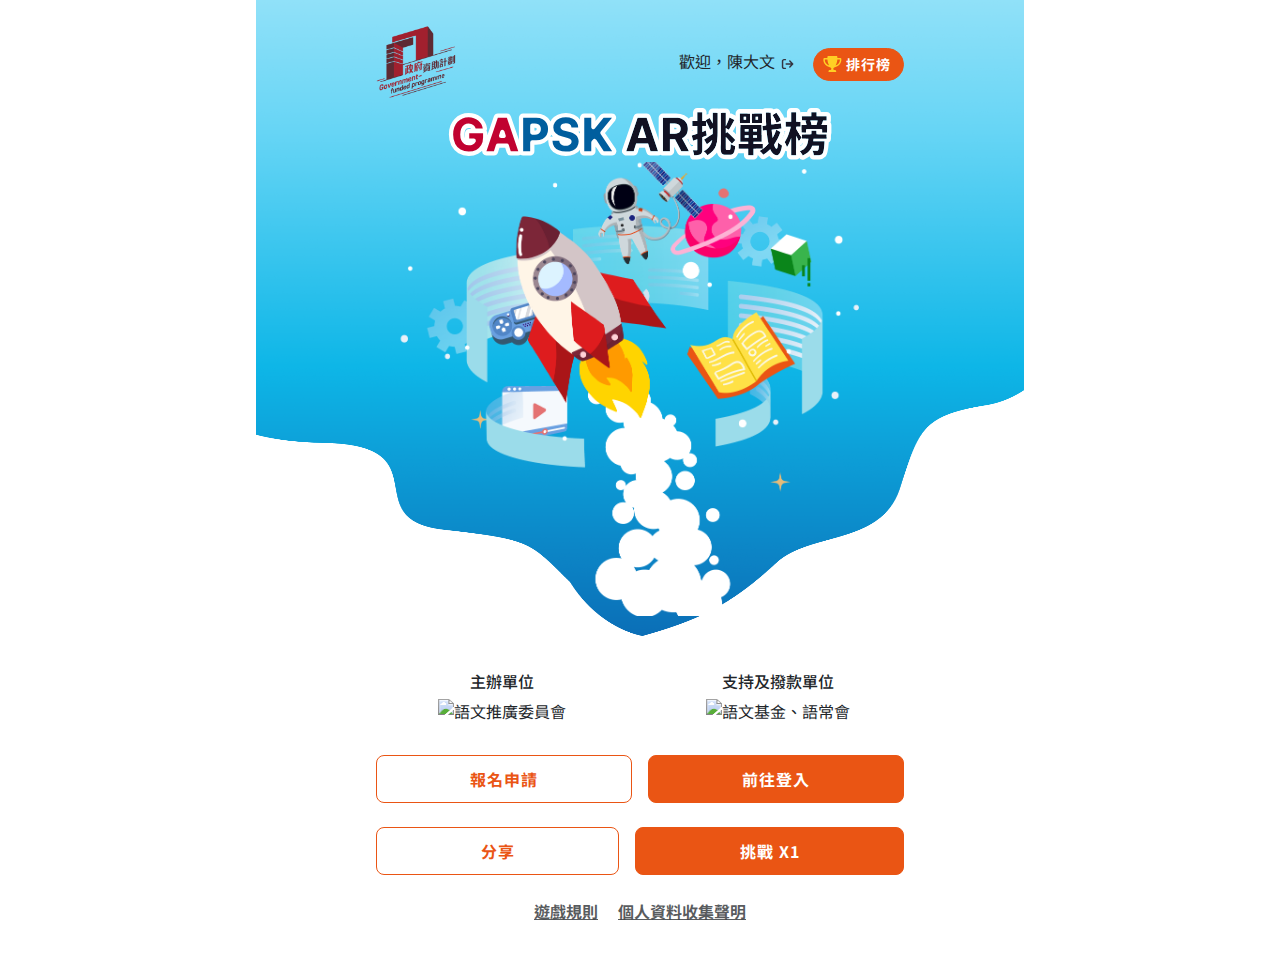
==== ar-game/index.html @ 81cebe8c "add a test folder" ====
<!doctype html>
<html lang="zh-Hant-HK">

<head>
  <meta charset="utf-8">
  <meta name="viewport" content="width=device-width, initial-scale=1">
  <link href='https://fonts.googleapis.com/css?family=Noto Sans HK' rel='stylesheet'>
  <link rel="stylesheet" href="css/custom.css">
  <title>GAPSK AR挑戰榜</title>

  <style>

  </style>
</head>

<body>
  <div class="wrapper">
    <div class="homepage-top">
      <div class="container">
        <h1 class="h1 fw-bold web-title">GAPSK AR挑戰榜</h1>

        <div class="row align-items-center">
          <div class="col-auto">
            <div class="government-funded-programme">
              政府資助計劃
            </div>
          </div>
          <div class="col text-end px-0">
            <span>歡迎，陳大文<button type="button" class="btn  btn-logout">登出</button></span>
          </div>
          <div class="col-auto text-end">
            <div class="ranking-board">
              <a href="ranking-board.html" class="btn btn-primary btn-sm" title="排行榜">排行榜</a>
            </div>
          </div>
        </div>
        <div class="home-fg"></div>
      </div>
    </div>

    <div class="homepage-bottom">
      <div class="container">
        <div class="organizer_supporting-agency mb-4">
          <div class="row align-items-start">
            <div class="col text-center">
              <!-- organizer -->
              <h2 class="fs-6 my-2">主辦單位</h2>
              <img class="mb-2" src="../images/logo-organizer.png" height="75" alt="語文推廣委員會">
            </div>
            <div class="col text-center">
              <!-- supporting-agency -->
              <h2 class="fs-6 my-2">支持及撥款單位</h2>
              <img class="mb-2" src="../images/logo-supporting-agency.png" height="75" alt="語文基金、語常會">
            </div>
          </div>
        </div>
        <div class="d-flex mb-4">
          <a href="registration.html" type="button" class="btn btn-outline-primary btn-lg flex-fill" title="報名申請">報名申請</a>
          <a href="login.html" class="btn btn-primary btn-lg flex-fill ms-3" title="前往登入">前往登入</a>
        </div>
        <div class="d-flex mb-4">
          <button type="button" class="btn btn-outline-primary btn-lg flex-fill" id="shareButton">分享</button>
          <button type="button" class="btn btn-primary btn-lg flex-fill ms-3" data-bs-toggle="modal"
            data-variant="startConfirmation" data-bs-target="#gameRulesModal">挑戰 X1</button>
        </div>
        <p class="text-muted text-center fw-bold">
          <a href="#" class="text-reset mx-2" data-bs-toggle="modal" data-variant="gameRules"
            data-bs-target="#gameRulesModal">遊戲規則</a>
          <a href="#" class="text-reset mx-2" data-bs-toggle="modal" data-bs-target="#privacyPolicyModal">個人資料收集聲明</a>
        </p>
      </div>


    </div>
  </div>

  <!-- gameRulesModal -->
  <form id="startConfirmationForm">
    <div class="modal ar-modal fade" id="gameRulesModal" tabindex="-1" aria-labelledby="gameRulesModalLabel"
      aria-hidden="true">
      <div class="modal-dialog modal-dialog-centered modal-dialog-scrollable">
        <div class="modal-content">

          <div class="modal-header">
            <h1 class="modal-title fs-5" id="gameRulesModalLabel">遊戲規則</h1>
            <button type="button" class="btn-close" data-bs-dismiss="modal" aria-label="Close"></button>
          </div>
          <div class="modal-body">
            <div class="my-2">
              <p>
                在進入遊戲前，您需要允許網頁程式使用攝影機和麥克風，并了解以下遊戲規則：</p>
              <ul>
                <li>可以輸入學校名稱、就讀年級、學生姓名及密碼作登入或報名申請挑戰；</li>
                <li>分3組別，分別是初小組 (小一及小二)中小組、 (小三及小四)及高小組 (小五及小六) ；</li>
                <li>每人每日最多可挑戰3次；</li>
                <li>每組別可挑戰10題；</li>
                <li>每題限時5秒內回答；</li>
                <li>有1次答錯機會，第2次答錯即遊戲結束；</li>
                <li>以答題準確性及時間長短以計算排名；</li>
                <li>可以分享給其他學生一齊挑戰。</li>
              </ul>
            </div>
            <div>
              <p class="fw-bold">玩法介紹</p>
              <div class="gameplay-introduction-animation">

              </div>
            </div>
            <div class="mt-3 form-check ignore-prompt-check">
              <input type="checkbox" class="form-check-input" id="ignorePromptCheckbox">
              <label class="form-check-label" for="ignorePromptCheckbox">不再提示</label>
            </div>

          </div>
          <div class="modal-footer">
            <button type="button" class="btn btn-outline-secondary btn-lg flex-fill" data-bs-dismiss="modal">返回</button>
          </div>
          <div class="modal-footer startConfirmationFooter">
            <button type="button" class="btn btn-outline-secondary btn-lg flex-fill" data-bs-dismiss="modal">返回</button>
            <button type="submit" class="btn btn-primary flex-fill btn-lg">確認</button>
          </div>

        </div>
      </div>
    </div>
  </form>

  <!-- privacyPolicyModal -->
  <div class="modal ar-modal fade" id="privacyPolicyModal" tabindex="-1" aria-labelledby="privacyPolicyModalLabel"
    aria-hidden="true">
    <div class="modal-dialog modal-dialog-centered modal-dialog-scrollable">
      <div class="modal-content">

        <div class="modal-header">
          <h1 class="modal-title fs-5" id="privacyPolicyModalLabel">個人資料收集聲明</h1>
          <button type="button" class="btn-close" data-bs-dismiss="modal" aria-label="Close"></button>
        </div>
        <div class="modal-body">
          <div class="my-2">
            <p class="fs-18 fw-bold">
              收集目的
            </p>
            <ul class="list-style-decimal">
              <li>
                <p>比賽報名表格(印刷或網上版本)內提供的一切個人資料，只供為GAPSK語文推廣委員會(下稱"本會")作以下之用途: </p>
                <ul class="list-style-lower-roman">
                  <li>登記參選作品及確認參加者之參加資格； </li>
                  <li>與參加者通訊； </li>
                  <li>公布比賽結果及頒發獎項； </li>
                  <li>於比賽作品之出版、列印、宣傳及上載於網站及社交媒體中辨認參加者； </li>
                  <li>發放有關本會之比賽及活動資訊。</li>
                </ul>
              </li>
              <li>參加者提供個人資料純屬自願，如你未能提供足夠的資料，本會未必能處理你的報名或確認你的參加資格。</li>
              <li>
                <p>為了執行上述的目的，你的個人資料不會提供予未經授權人士及機構。查閱個人資料根據《個人資料(私隱)條例》(第486章)，你有權取得及修改你的個人資料。如有需要，應聯絡：</p>
                <p class="fw-bold">GAPSK語文推廣委員會</p>
                <p>
                  地址：香港九龍旺角彌敦道625號雅蘭中心二期1003-1009室<br>
                  熱線電話：2110 3661/3101 0800<br>
                  傳真號碼：2869 8218<br>
                  電郵：ccsc@gapsk.org<br>
                </p>

              </li>
            </ul>
            <p>以上所有條款之內容，本會可作更改而無須另行通知。GAPSK語文推廣委員會會保留最終之決定權。</p>
          </div>

        </div>
        <div class="modal-footer">
          <button type="button" class="btn btn-outline-secondary btn-lg flex-fill" data-bs-dismiss="modal">返回</button>
        </div>

      </div>
    </div>
  </div>



  <!--  -->
  <script src="js/bootstrap.bundle.min.js"></script>
  <script>
    // 當頁面加載完成時檢查local storage中的值
    window.onload = function () {
      var ignorePromptCheckbox = document.getElementById("ignorePromptCheckbox");
      var isIgnored = localStorage.getItem("ignorePrompt");

      if (isIgnored === "true") {
        ignorePromptCheckbox.checked = true;
      }
    };

    // 當表單提交時觸發的函數
    function handleSubmit(event) {
      event.preventDefault(); // 防止表單提交刷新頁面

      var ignorePromptCheckbox = document.getElementById("ignorePromptCheckbox");

      if (ignorePromptCheckbox.checked) {
        localStorage.setItem("ignorePrompt", "true");
      } else {
        localStorage.removeItem("ignorePrompt");
      }

      // 在這裡可以添加其他處理表單的代碼
      alert("AR Game Entering");
      window.location.href = "ar-game.html";
    }

    // 為表單添加提交事件的監聽器
    var form = document.querySelector("#startConfirmationForm");
    form.addEventListener("submit", handleSubmit);

    //gameRulesModal

    const gameRulesModal = document.getElementById('gameRulesModal')
    gameRulesModal.addEventListener('show.bs.modal', event => {
      // do something...
      var button = event.relatedTarget;
      var variant = button.getAttribute("data-variant");

      if (variant == "startConfirmation") {
        gameRulesModal.classList.add("startConfirmation");

        var isIgnored = localStorage.getItem("ignorePrompt");
        if (isIgnored === "true") {
          alert("AR Game Entering");
          window.location.href = "ar-game.html";
        }


      } else {
        gameRulesModal.classList.remove("startConfirmation");
      }

    })

    // ShareButton
    // As mentioned in MDN docs, you can only use navigator.share() over HTTPS
    let shareData = {
      title: "GAPSK AR挑戰榜",
      text: "一起來挑戰吧！",
      url: "https://www.gapsk.org/ccsc/",
    }

    const shareButton = document.querySelector('#shareButton');

    shareButton.addEventListener('click', () => {
      navigator.share(shareData)
        .then(() =>
          console.log('AR shared successfully')
        )
        .catch((e) =>
          console.log(`Error: ${err}`)
        )
    });


  </script>

</body>

</html>
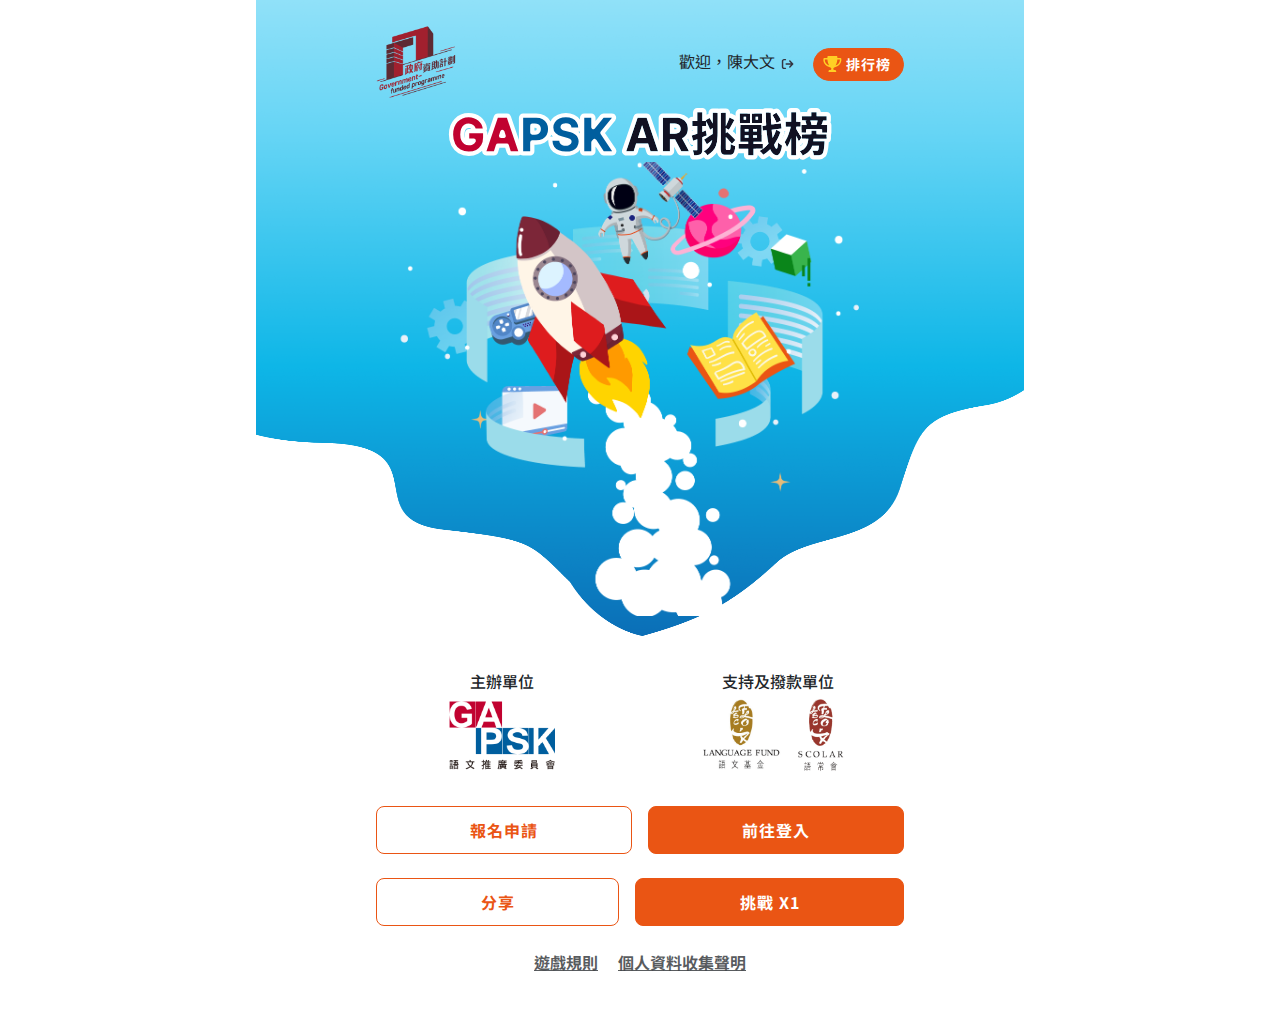
==== commit 5db34ee4: "update path" ====
--- a/ar-game/index.html
+++ b/ar-game/index.html
@@ -45,12 +45,12 @@
             <div class="col text-center">
               <!-- organizer -->
               <h2 class="fs-6 my-2">主辦單位</h2>
-              <img class="mb-2" src="../images/logo-organizer.png" height="75" alt="語文推廣委員會">
+              <img class="mb-2" src="images/logo-organizer.png" height="75" alt="語文推廣委員會">
             </div>
             <div class="col text-center">
               <!-- supporting-agency -->
               <h2 class="fs-6 my-2">支持及撥款單位</h2>
-              <img class="mb-2" src="../images/logo-supporting-agency.png" height="75" alt="語文基金、語常會">
+              <img class="mb-2" src="images/logo-supporting-agency.png" height="75" alt="語文基金、語常會">
             </div>
           </div>
         </div>
